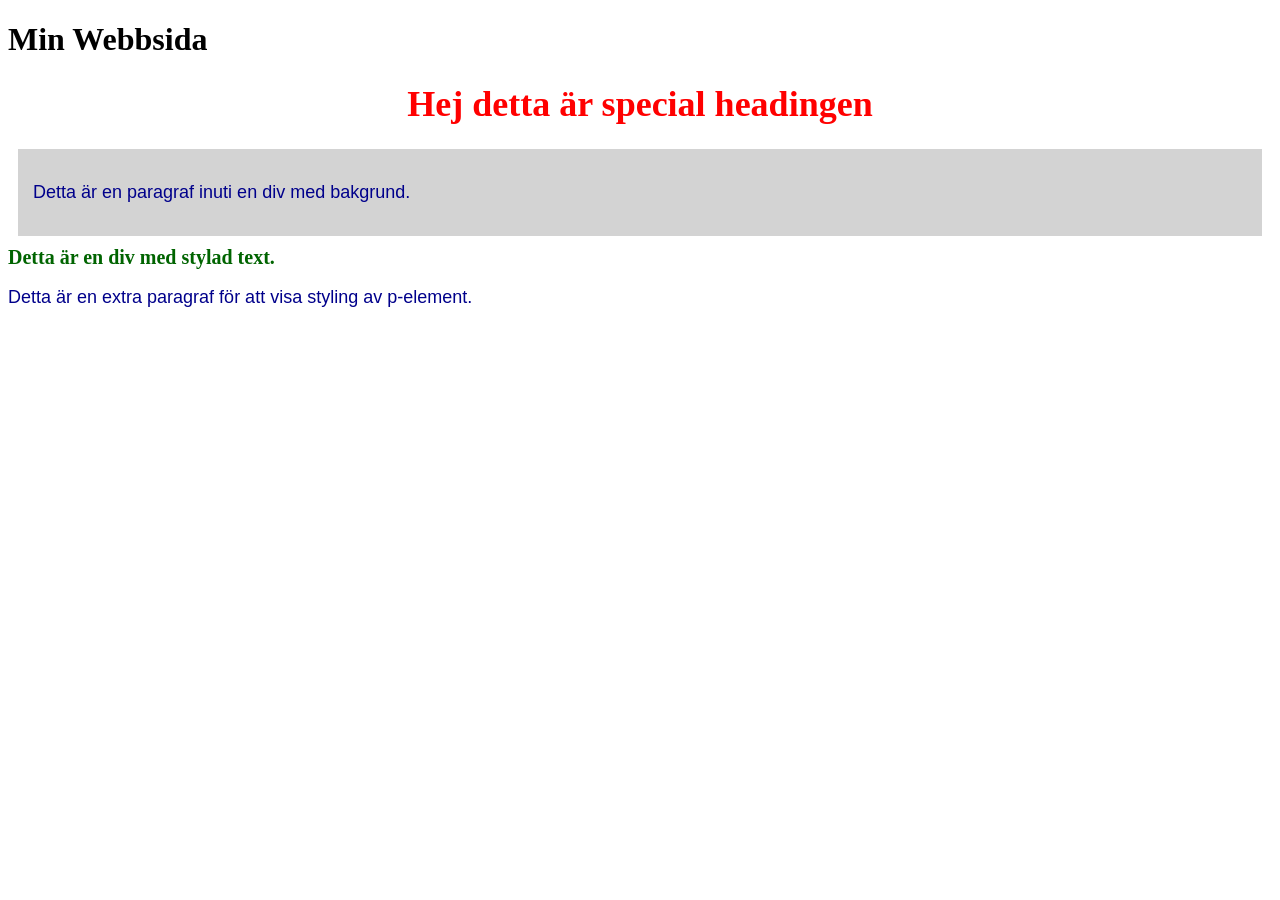
==== index.html @ 7883367e "uppg2" ====
<!DOCTYPE html>
<html lang="sv">
<head>
    <meta charset="UTF-8">
    <title>Selectors Uppgift</title>
    <link rel="stylesheet" href="style.css">
</head>
<body>

    <!-- Vanlig h1 -->
    <h1>Min Webbsida</h1>

    <!-- h1 med klass -->
    <h1 class="special-heading">Hej detta är special headingen</h1>

    <!-- div med bakgrund -->
    <div class="box">
        <p>Detta är en paragraf inuti en div med bakgrund.</p>
    </div>

    <!-- div med textklass -->
    <div class="text-style">
        Detta är en div med stylad text.
    </div>

    <!-- extra paragraf -->
    <p>Detta är en extra paragraf för att visa styling av p-element.</p>

</body>
</html>
---- style.css ----
/* 1. Styla alla <p> */
p {
    color: darkblue;
    font-size: 18px;
    font-family: Arial, sans-serif;
}

/* 2. Klass för bakgrund */
.box {
    background-color: lightgray;
    padding: 15px;
    margin: 10px;
}

/* 2. Klass för text */
.text-style {
    color: darkgreen;
    font-weight: bold;
    font-size: 20px;
}

/* 3. Speciell h1 */
.special-heading {
    color: red;
    text-align: center;
    font-size: 36px;
}
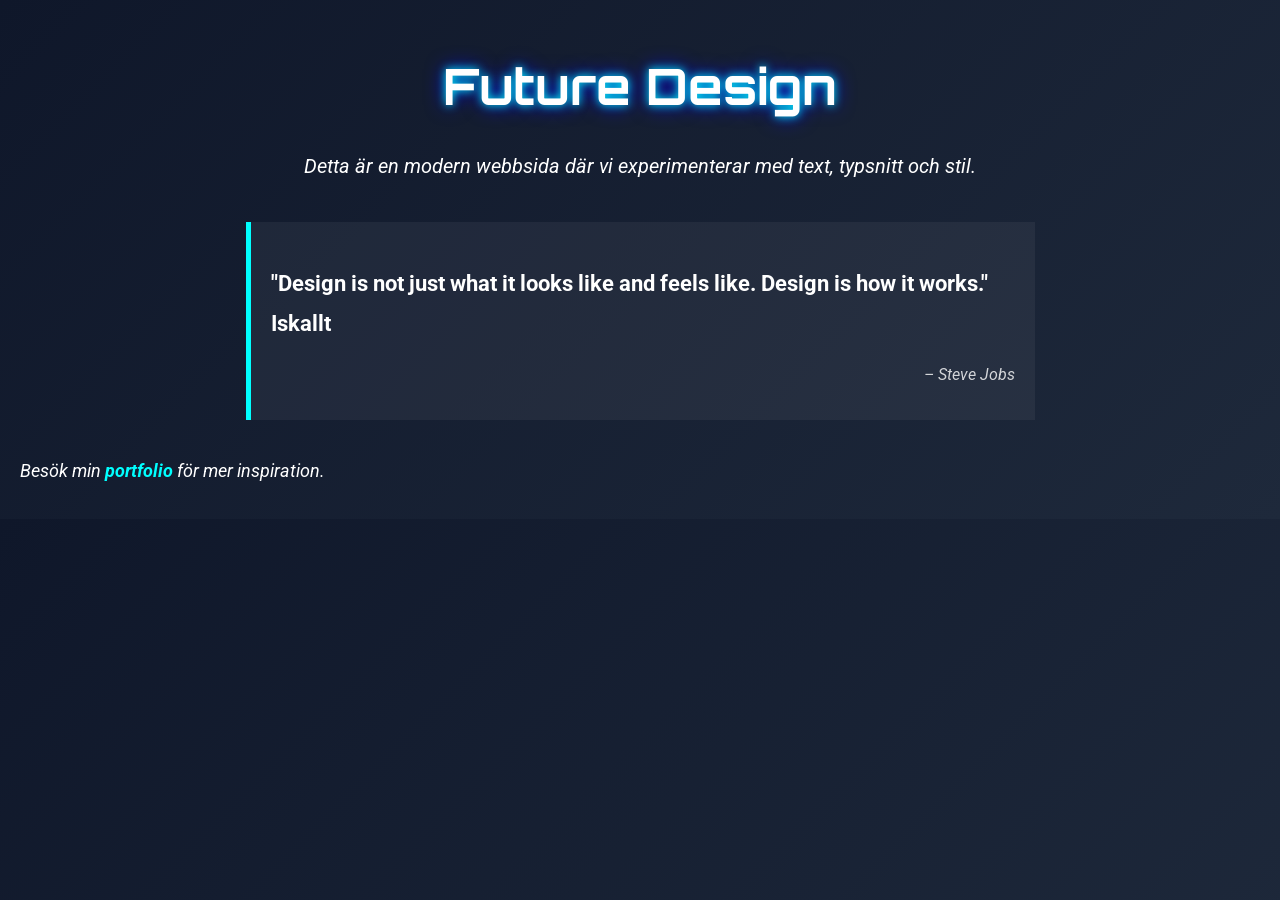
==== commit f2b6ea75: "uppg3" ====
--- a/index.html
+++ b/index.html
@@ -2,29 +2,30 @@
 <html lang="sv">
 <head>
     <meta charset="UTF-8">
-    <title>Selectors Uppgift</title>
+    <title>Text & Font Uppgift</title>
     <link rel="stylesheet" href="style.css">
+
+    <!-- Google Font -->
+    <link href="https://fonts.googleapis.com/css2?family=Orbitron:wght@400;700&family=Roboto&display=swap" rel="stylesheet">
 </head>
 <body>
 
-    <!-- Vanlig h1 -->
-    <h1>Min Webbsida</h1>
+    <h1 class="main-title">Future Design</h1>
 
-    <!-- h1 med klass -->
-    <h1 class="special-heading">Hej detta är special headingen</h1>
+    <p class="intro">
+        Detta är en modern webbsida där vi experimenterar med text, typsnitt och stil.
+    </p>
 
-    <!-- div med bakgrund -->
-    <div class="box">
-        <p>Detta är en paragraf inuti en div med bakgrund.</p>
+    <div class="quote-box">
+        <p class="quote">
+            "Design is not just what it looks like and feels like. Design is how it works." Iskallt
+        </p>
+        <p class="author">– Steve Jobs</p>
     </div>
 
-    <!-- div med textklass -->
-    <div class="text-style">
-        Detta är en div med stylad text.
-    </div>
-
-    <!-- extra paragraf -->
-    <p>Detta är en extra paragraf för att visa styling av p-element.</p>
+    <p class="link-text">
+        Besök min <a href="#">portfolio</a> för mer inspiration.
+    </p>
 
 </body>
 </html>
--- a/style.css
+++ b/style.css
@@ -1,27 +1,66 @@
-/* 1. Styla alla <p> */
-p {
-    color: darkblue;
-    font-size: 18px;
-    font-family: Arial, sans-serif;
+/* Bakgrund */
+body {
+    background: linear-gradient(135deg, #0f172a, #1e293b);
+    color: white;
+    margin: 0;
+    padding: 20px;
+    font-family: 'Roboto', sans-serif;
 }
 
-/* 2. Klass för bakgrund */
-.box {
-    background-color: lightgray;
-    padding: 15px;
-    margin: 10px;
+/* Stor futuristisk titel */
+.main-title {
+    font-family: 'Orbitron', sans-serif;
+    font-size: 50px;
+    font-weight: 700;
+    text-align: center;
+    text-shadow: 0 0 10px cyan, 0 0 20px blue;
 }
 
-/* 2. Klass för text */
-.text-style {
-    color: darkgreen;
-    font-weight: bold;
+/* Intro text */
+.intro {
     font-size: 20px;
+    line-height: 1.6;
+    text-align: center;
+    font-style: italic;
 }
 
-/* 3. Speciell h1 */
-.special-heading {
-    color: red;
-    text-align: center;
-    font-size: 36px;
+/* Quote box */
+.quote-box {
+    margin: 40px auto;
+    padding: 20px;
+    width: 60%;
+    background-color: rgba(255, 255, 255, 0.05);
+    border-left: 5px solid cyan;
+}
+
+/* Själva citatet */
+.quote {
+    font-size: 22px;
+    font-weight: bold;
+    line-height: 1.8;
+}
+
+/* Författare */
+.author {
+    text-align: right;
+    font-size: 16px;
+    font-style: italic;
+    opacity: 0.8;
+}
+
+/* Länk */
+.link-text a {
+    color: cyan;
+    text-decoration: none;
+    font-weight: bold;
+}
+
+/* Hover effekt */
+.link-text a:hover {
+    text-decoration: underline;
+}
+
+/* Extra: användning av font shorthand */
+.link-text {
+    font: italic 18px 'Roboto', sans-serif;
 }
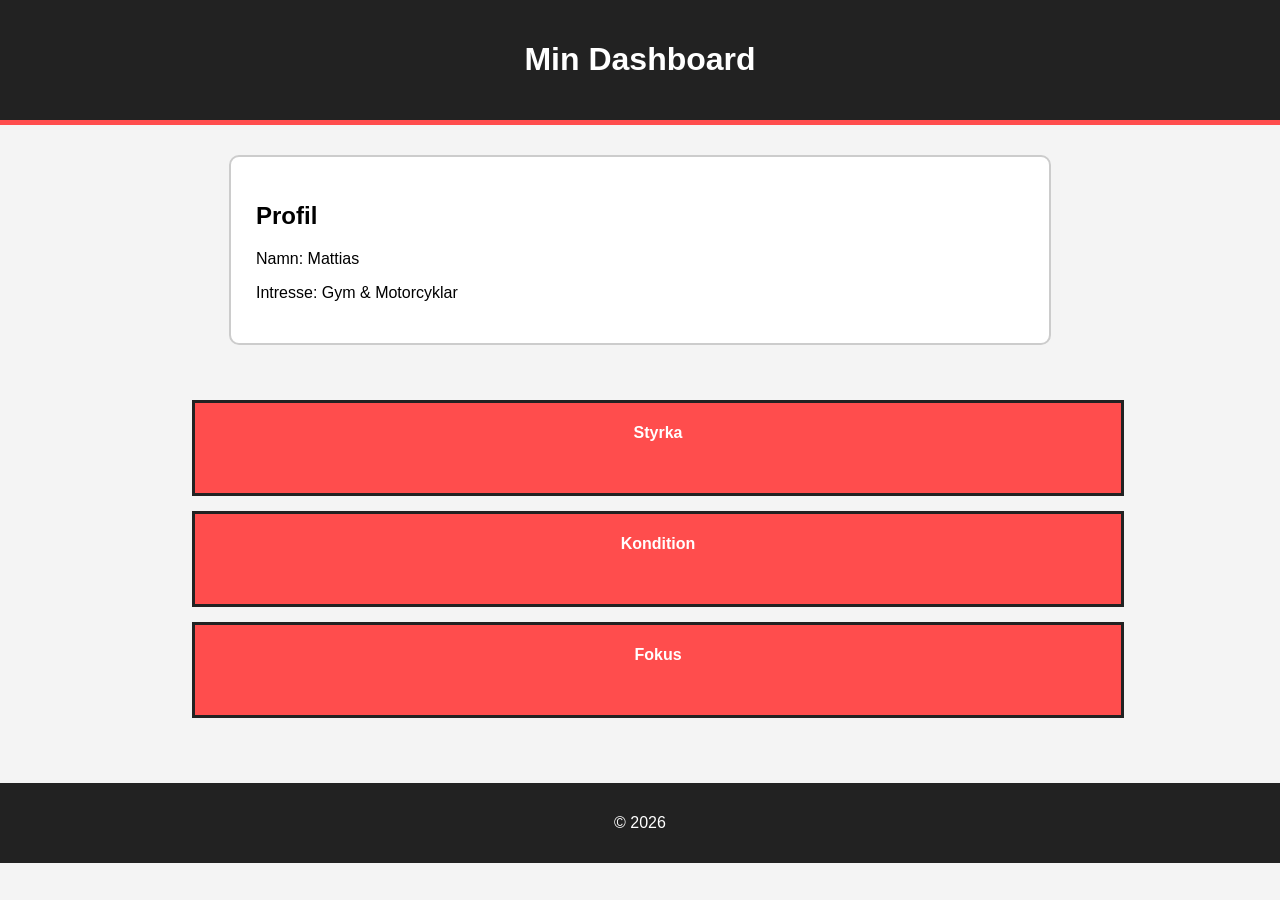
==== commit d3a32b09: "uppg4" ====
--- a/index.html
+++ b/index.html
@@ -2,30 +2,30 @@
 <html lang="sv">
 <head>
     <meta charset="UTF-8">
-    <title>Text & Font Uppgift</title>
+    <title>Box Model Uppgift</title>
     <link rel="stylesheet" href="style.css">
-
-    <!-- Google Font -->
-    <link href="https://fonts.googleapis.com/css2?family=Orbitron:wght@400;700&family=Roboto&display=swap" rel="stylesheet">
 </head>
 <body>
 
-    <h1 class="main-title">Future Design</h1>
+    <header class="header">
+        <h1>Min Dashboard</h1>
+    </header>
 
-    <p class="intro">
-        Detta är en modern webbsida där vi experimenterar med text, typsnitt och stil.
-    </p>
+    <section class="profile">
+        <h2>Profil</h2>
+        <p>Namn: Mattias</p>
+        <p>Intresse: Gym & Motorcyklar</p>
+    </section>
 
-    <div class="quote-box">
-        <p class="quote">
-            "Design is not just what it looks like and feels like. Design is how it works." Iskallt
-        </p>
-        <p class="author">– Steve Jobs</p>
-    </div>
+    <section class="stats">
+        <div class="stat-box">Styrka</div>
+        <div class="stat-box">Kondition</div>
+        <div class="stat-box">Fokus</div>
+    </section>
 
-    <p class="link-text">
-        Besök min <a href="#">portfolio</a> för mer inspiration.
-    </p>
+    <footer class="footer">
+        <p>© 2026</p>
+    </footer>
 
 </body>
 </html>
--- a/style.css
+++ b/style.css
@@ -1,66 +1,68 @@
-/* Bakgrund */
+/* Reset lite */
 body {
-    background: linear-gradient(135deg, #0f172a, #1e293b);
-    color: white;
     margin: 0;
-    padding: 20px;
-    font-family: 'Roboto', sans-serif;
+    font-family: sans-serif;
+    background-color: #f4f4f4;
 }
 
-/* Stor futuristisk titel */
-.main-title {
-    font-family: 'Orbitron', sans-serif;
-    font-size: 50px;
-    font-weight: 700;
+/* HEADER */
+.header {
+    background-color: #222;
+
+    /* BOX MODEL */
+    padding: 20px;            /* space inside */
+    border-bottom: 5px solid #ff4d4d;  /* border */
+
     text-align: center;
-    text-shadow: 0 0 10px cyan, 0 0 20px blue;
+    color: white;
 }
 
-/* Intro text */
-.intro {
-    font-size: 20px;
-    line-height: 1.6;
-    text-align: center;
-    font-style: italic;
+/* PROFILE SECTION */
+.profile {
+    background-color: white;
+
+    width: 60%;              /* width */
+    margin: 30px auto;       /* center + space outside */
+    padding: 25px;           /* space inside */
+
+    border: 2px solid #ccc;
+    border-radius: 10px;
 }
 
-/* Quote box */
-.quote-box {
-    margin: 40px auto;
-    padding: 20px;
-    width: 60%;
-    background-color: rgba(255, 255, 255, 0.05);
-    border-left: 5px solid cyan;
+/* STATS CONTAINER */
+.stats {
+    width: 70%;
+    margin: 20px auto;
+
+    /* spacing mellan boxar */
+    padding: 10px;
 }
 
-/* Själva citatet */
-.quote {
-    font-size: 22px;
-    font-weight: bold;
-    line-height: 1.8;
-}
+/* INDIVIDUAL BOXES */
+.stat-box {
+    background-color: #ff4d4d;
+    color: white;
 
-/* Författare */
-.author {
-    text-align: right;
-    font-size: 16px;
-    font-style: italic;
-    opacity: 0.8;
-}
+    width: 100%;            /* full width */
+    height: 60px;           /* fixed height */
 
-/* Länk */
-.link-text a {
-    color: cyan;
-    text-decoration: none;
+    margin: 15px 0;         /* space between boxes */
+    padding: 15px;          /* inner space */
+
+    border: 3px solid #222;
+
+    text-align: center;
+    line-height: 30px;
     font-weight: bold;
 }
 
-/* Hover effekt */
-.link-text a:hover {
-    text-decoration: underline;
-}
+/* FOOTER */
+.footer {
+    background-color: #222;
+    color: white;
 
-/* Extra: användning av font shorthand */
-.link-text {
-    font: italic 18px 'Roboto', sans-serif;
+    margin-top: 40px;
+    padding: 15px;
+
+    text-align: center;
 }
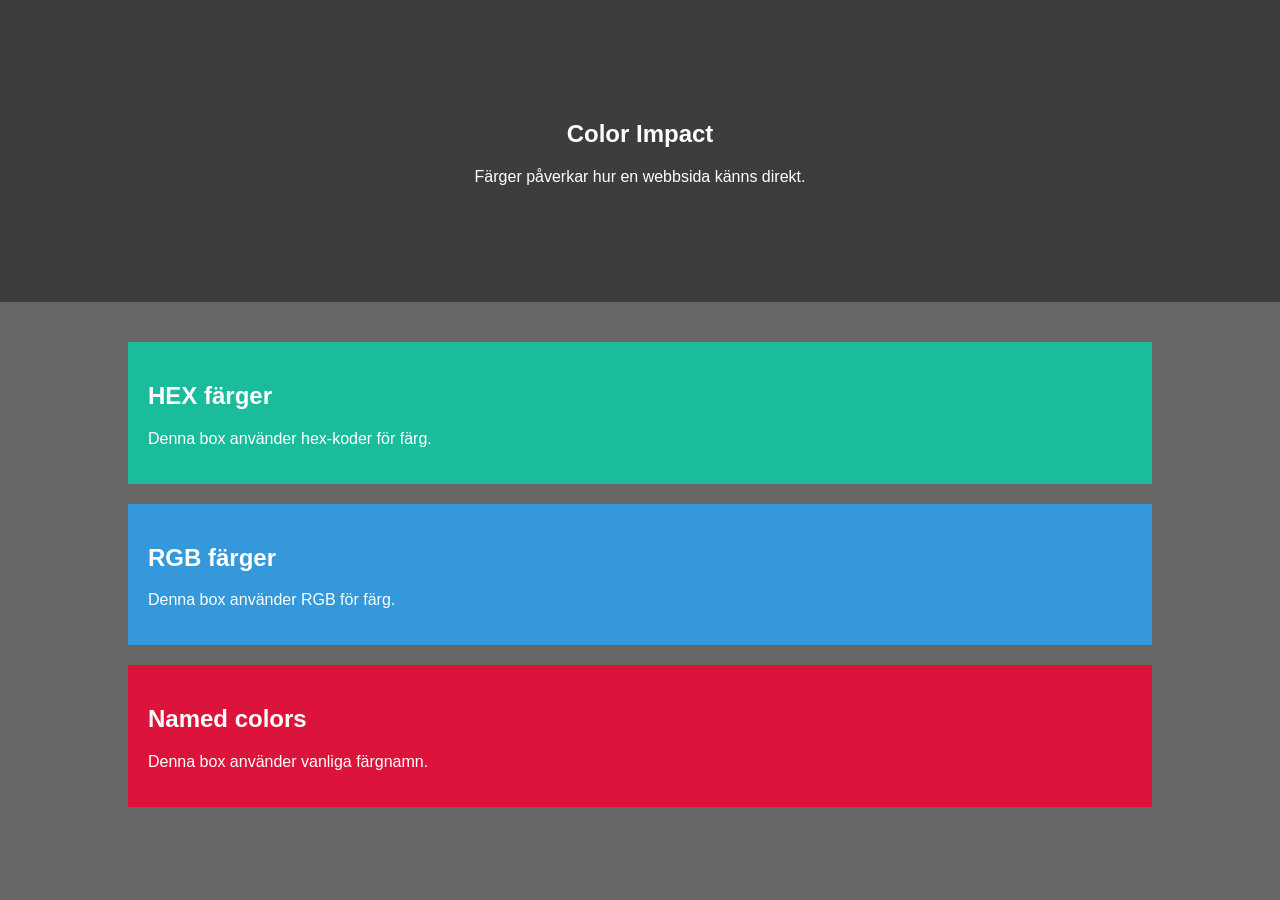
==== commit 558ca8bf: "uppg5" ====
--- a/index.html
+++ b/index.html
@@ -2,30 +2,32 @@
 <html lang="sv">
 <head>
     <meta charset="UTF-8">
-    <title>Box Model Uppgift</title>
+    <title>Färger & Bakgrund</title>
     <link rel="stylesheet" href="style.css">
 </head>
 <body>
 
-    <header class="header">
-        <h1>Min Dashboard</h1>
-    </header>
-
-    <section class="profile">
-        <h2>Profil</h2>
-        <p>Namn: Mattias</p>
-        <p>Intresse: Gym & Motorcyklar</p>
+    <section class="hero">
+        <h1>Color Impact</h1>
+        <p>Färger påverkar hur en webbsida känns direkt.</p>
     </section>
 
-    <section class="stats">
-        <div class="stat-box">Styrka</div>
-        <div class="stat-box">Kondition</div>
-        <div class="stat-box">Fokus</div>
+    <section class="content">
+        <div class="card1">
+            <h2>HEX färger</h2>
+            <p>Denna box använder hex-koder för färg.</p>
+        </div>
+
+        <div class="card2">
+            <h2>RGB färger</h2>
+            <p>Denna box använder RGB för färg.</p>
+        </div>
+
+        <div class="card3">
+            <h2>Named colors</h2>
+            <p>Denna box använder vanliga färgnamn.</p>
+        </div>
     </section>
-
-    <footer class="footer">
-        <p>© 2026</p>
-    </footer>
 
 </body>
 </html>
--- a/style.css
+++ b/style.css
@@ -1,68 +1,52 @@
-/* Reset lite */
+/* HELSIDESBAKGRUND med gradient + image */
 body {
     margin: 0;
-    font-family: sans-serif;
-    background-color: #f4f4f4;
+    font-family: Arial, sans-serif;
+
+    background-image: linear-gradient(rgba(0,0,0,0.6), rgba(0,0,0,0.6)),
+                      url("https://images.unsplash.com/photo-1500530855697-b586d89ba3ee");
+    background-size: cover;
+    background-position: center;
+
+    color: white; /* textfärg */
 }
 
-/* HEADER */
-.header {
-    background-color: #222;
+/* HERO SECTION */
+.hero {
+    text-align: center;
+    padding: 100px 20px;
 
-    /* BOX MODEL */
-    padding: 20px;            /* space inside */
-    border-bottom: 5px solid #ff4d4d;  /* border */
-
-    text-align: center;
-    color: white;
+    background-color: rgba(0, 0, 0, 0.4); /* overlay */
 }
 
-/* PROFILE SECTION */
-.profile {
-    background-color: white;
-
-    width: 60%;              /* width */
-    margin: 30px auto;       /* center + space outside */
-    padding: 25px;           /* space inside */
-
-    border: 2px solid #ccc;
-    border-radius: 10px;
+/* CONTENT LAYOUT */
+.content {
+    width: 80%;
+    margin: 40px auto;
 }
 
-/* STATS CONTAINER */
-.stats {
-    width: 70%;
-    margin: 20px auto;
+/* HEX COLORS */
+.card1 {
+    background-color: #1abc9c; /* HEX */
+    color: #ffffff;
 
-    /* spacing mellan boxar */
-    padding: 10px;
+    padding: 20px;
+    margin-bottom: 20px;
 }
 
-/* INDIVIDUAL BOXES */
-.stat-box {
-    background-color: #ff4d4d;
+/* RGB COLORS */
+.card2 {
+    background-color: rgb(52, 152, 219); /* RGB */
+    color: rgb(255, 255, 255);
+
+    padding: 20px;
+    margin-bottom: 20px;
+}
+
+/* NAMED COLORS */
+.card3 {
+    background-color: crimson; /* named color */
     color: white;
 
-    width: 100%;            /* full width */
-    height: 60px;           /* fixed height */
-
-    margin: 15px 0;         /* space between boxes */
-    padding: 15px;          /* inner space */
-
-    border: 3px solid #222;
-
-    text-align: center;
-    line-height: 30px;
-    font-weight: bold;
-}
-
-/* FOOTER */
-.footer {
-    background-color: #222;
-    color: white;
-
-    margin-top: 40px;
-    padding: 15px;
-
-    text-align: center;
+    padding: 20px;
 }
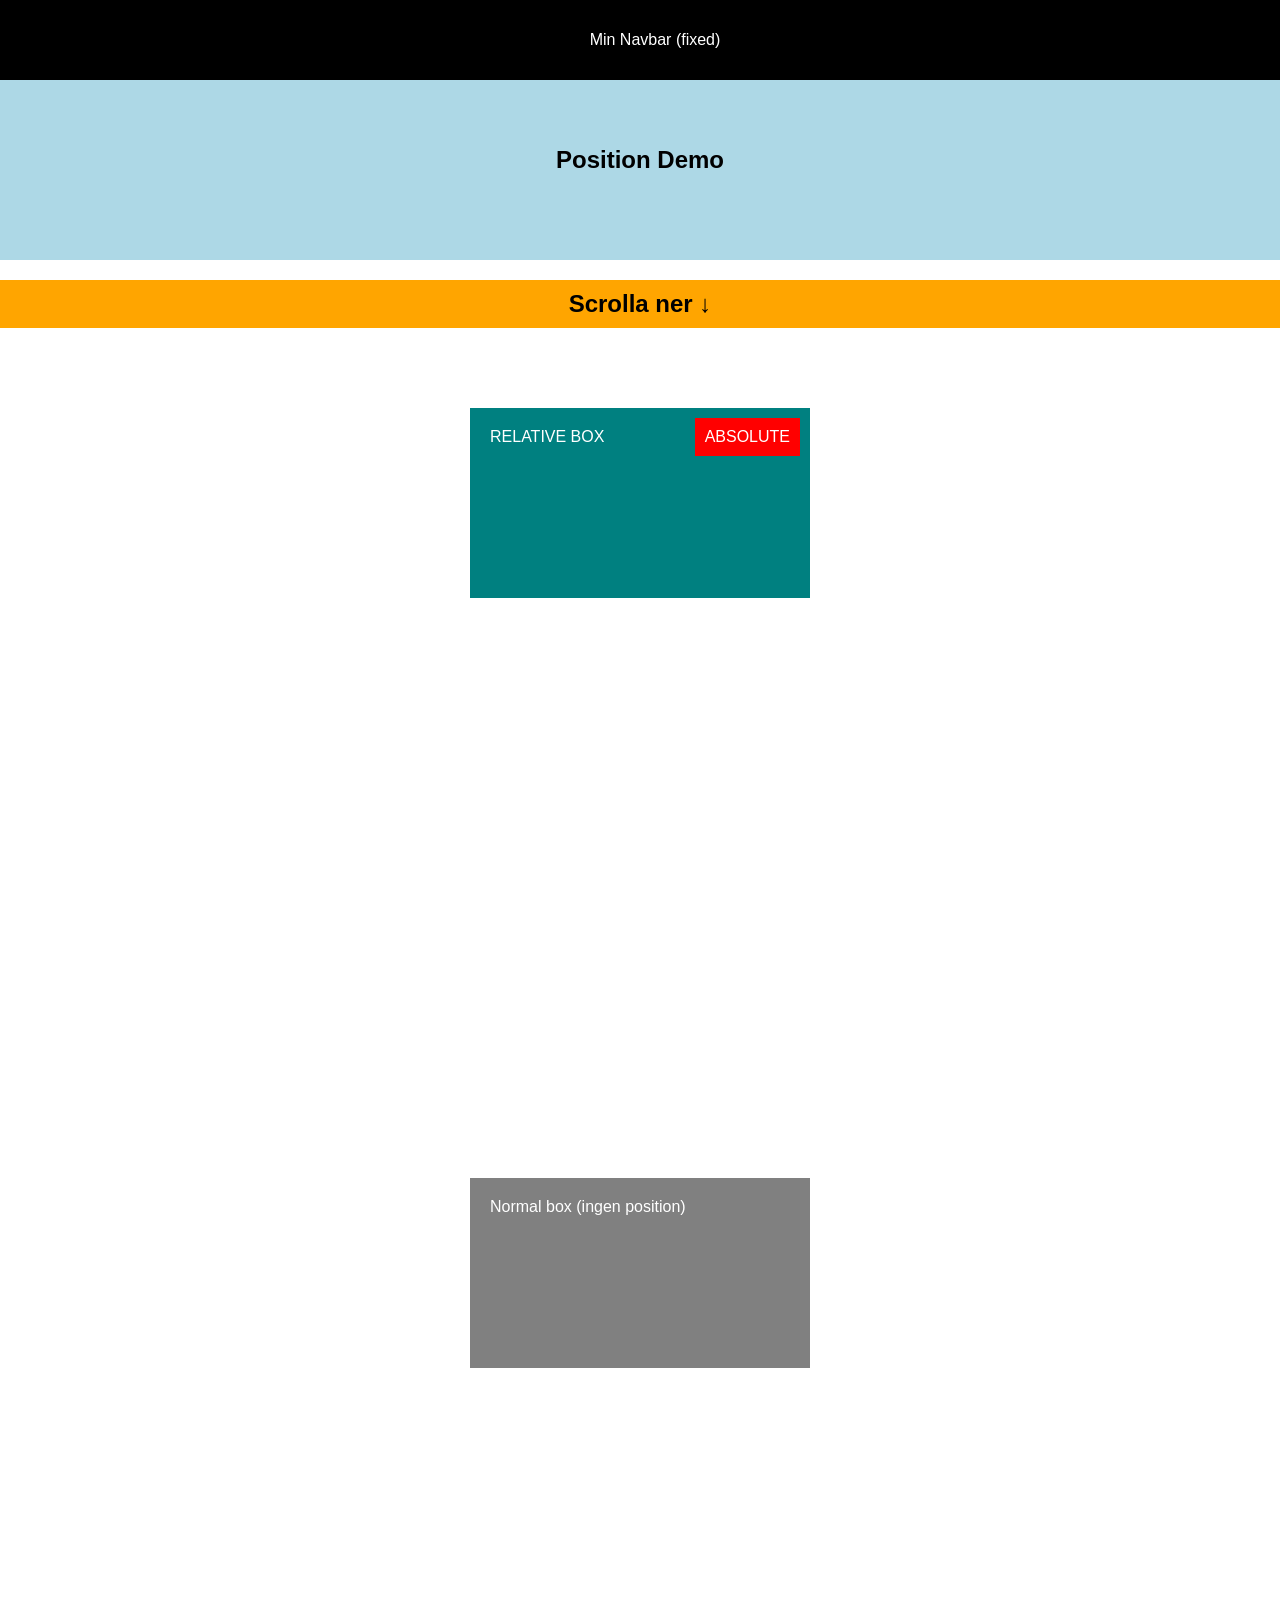
==== commit ab5d8990: "uppg6" ====
--- a/index.html
+++ b/index.html
@@ -2,31 +2,43 @@
 <html lang="sv">
 <head>
     <meta charset="UTF-8">
-    <title>Färger & Bakgrund</title>
+    <title>Position Uppgift</title>
     <link rel="stylesheet" href="style.css">
 </head>
 <body>
 
+    <!-- FIXED NAVBAR -->
+    <nav class="navbar">
+        <p>Min Navbar (fixed)</p>
+    </nav>
+
+    <!-- HERO -->
     <section class="hero">
-        <h1>Color Impact</h1>
-        <p>Färger påverkar hur en webbsida känns direkt.</p>
+        <h1>Position Demo</h1>
     </section>
 
+    <!-- STICKY TITLE -->
+    <h2 class="sticky-title">Scrolla ner ↓</h2>
+
+    <!-- CONTENT -->
     <section class="content">
-        <div class="card1">
-            <h2>HEX färger</h2>
-            <p>Denna box använder hex-koder för färg.</p>
+
+        <div class="box relative-box">
+            RELATIVE BOX
+
+            <div class="absolute-box">
+                ABSOLUTE
+            </div>
         </div>
 
-        <div class="card2">
-            <h2>RGB färger</h2>
-            <p>Denna box använder RGB för färg.</p>
+        <div class="spacer"></div>
+
+        <div class="box normal-box">
+            Normal box (ingen position)
         </div>
 
-        <div class="card3">
-            <h2>Named colors</h2>
-            <p>Denna box använder vanliga färgnamn.</p>
-        </div>
+        <div class="spacer"></div>
+
     </section>
 
 </body>
--- a/style.css
+++ b/style.css
@@ -1,52 +1,80 @@
-/* HELSIDESBAKGRUND med gradient + image */
+/* RESET */
 body {
     margin: 0;
     font-family: Arial, sans-serif;
-
-    background-image: linear-gradient(rgba(0,0,0,0.6), rgba(0,0,0,0.6)),
-                      url("https://images.unsplash.com/photo-1500530855697-b586d89ba3ee");
-    background-size: cover;
-    background-position: center;
-
-    color: white; /* textfärg */
 }
 
-/* HERO SECTION */
-.hero {
+/* FIXED NAVBAR */
+.navbar {
+    position: fixed;   /* <-- fixed */
+    top: 0;
+    width: 100%;
+
+    background-color: black;
+    color: white;
     text-align: center;
-    padding: 100px 20px;
 
-    background-color: rgba(0, 0, 0, 0.4); /* overlay */
+    padding: 15px;
 }
 
-/* CONTENT LAYOUT */
-.content {
-    width: 80%;
-    margin: 40px auto;
+/* HERO */
+.hero {
+    height: 200px;
+    background-color: lightblue;
+
+    display: flex;
+    justify-content: center;
+    align-items: center;
+
+    margin-top: 60px; /* för navbar */
 }
 
-/* HEX COLORS */
-.card1 {
-    background-color: #1abc9c; /* HEX */
-    color: #ffffff;
+/* STICKY */
+.sticky-title {
+    position: sticky;  /* <-- sticky */
+    top: 0;
 
-    padding: 20px;
-    margin-bottom: 20px;
+    background-color: orange;
+    padding: 10px;
+    text-align: center;
 }
 
-/* RGB COLORS */
-.card2 {
-    background-color: rgb(52, 152, 219); /* RGB */
-    color: rgb(255, 255, 255);
-
+/* CONTENT */
+.content {
     padding: 20px;
-    margin-bottom: 20px;
 }
 
-/* NAMED COLORS */
-.card3 {
-    background-color: crimson; /* named color */
+/* BOXES */
+.box {
+    width: 300px;
+    height: 150px;
+    margin: 40px auto;
+    padding: 20px;
     color: white;
+}
 
-    padding: 20px;
+/* RELATIVE BOX */
+.relative-box {
+    background-color: teal;
+    position: relative;  /* <-- relative */
+}
+
+/* ABSOLUTE BOX */
+.absolute-box {
+    position: absolute;  /* <-- absolute */
+    top: 10px;
+    right: 10px;
+
+    background-color: red;
+    padding: 10px;
+}
+
+/* NORMAL BOX */
+.normal-box {
+    background-color: gray;
+}
+
+/* SPACING */
+.spacer {
+    height: 500px;
 }
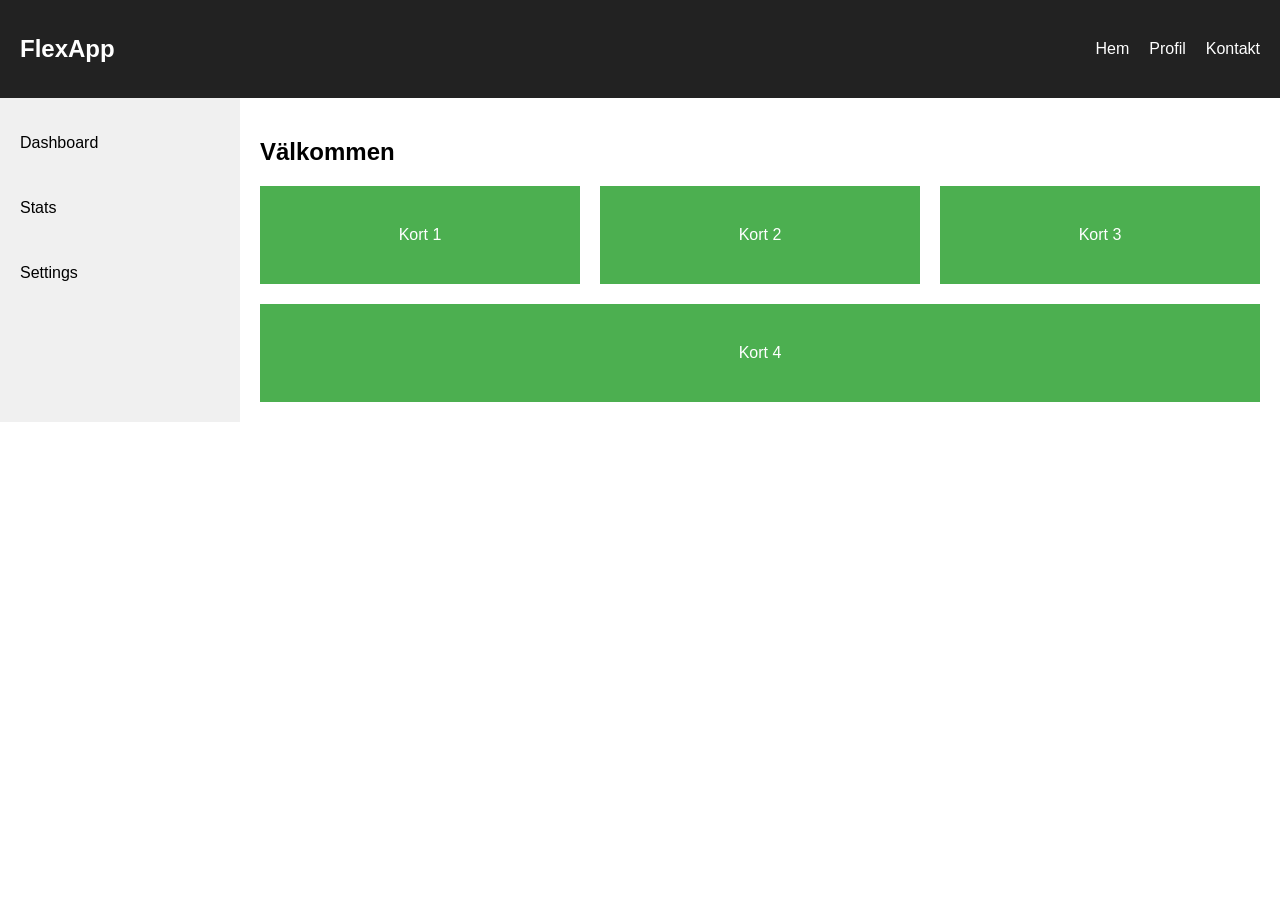
==== commit bbc32fbf: "Uppg7" ====
--- a/index.html
+++ b/index.html
@@ -2,44 +2,44 @@
 <html lang="sv">
 <head>
     <meta charset="UTF-8">
-    <title>Position Uppgift</title>
+    <title>Flexbox Uppgift</title>
     <link rel="stylesheet" href="style.css">
 </head>
 <body>
 
-    <!-- FIXED NAVBAR -->
+    <!-- NAVBAR -->
     <nav class="navbar">
-        <p>Min Navbar (fixed)</p>
+        <h1>FlexApp</h1>
+        <div class="nav-links">
+            <a href="#">Hem</a>
+            <a href="#">Profil</a>
+            <a href="#">Kontakt</a>
+        </div>
     </nav>
 
-    <!-- HERO -->
-    <section class="hero">
-        <h1>Position Demo</h1>
-    </section>
+    <!-- MAIN LAYOUT -->
+    <div class="layout">
 
-    <!-- STICKY TITLE -->
-    <h2 class="sticky-title">Scrolla ner ↓</h2>
+        <!-- SIDEBAR -->
+        <aside class="sidebar">
+            <p>Dashboard</p>
+            <p>Stats</p>
+            <p>Settings</p>
+        </aside>
 
-    <!-- CONTENT -->
-    <section class="content">
+        <!-- CONTENT -->
+        <main class="main-content">
+            <h2>Välkommen</h2>
 
-        <div class="box relative-box">
-            RELATIVE BOX
+            <div class="card-container">
+                <div class="card">Kort 1</div>
+                <div class="card">Kort 2</div>
+                <div class="card">Kort 3</div>
+                <div class="card">Kort 4</div>
+            </div>
+        </main>
 
-            <div class="absolute-box">
-                ABSOLUTE
-            </div>
-        </div>
-
-        <div class="spacer"></div>
-
-        <div class="box normal-box">
-            Normal box (ingen position)
-        </div>
-
-        <div class="spacer"></div>
-
-    </section>
+    </div>
 
 </body>
 </html>
--- a/style.css
+++ b/style.css
@@ -1,80 +1,69 @@
-/* RESET */
+/* BAS */
 body {
     margin: 0;
     font-family: Arial, sans-serif;
 }
 
-/* FIXED NAVBAR */
+/* NAVBAR */
 .navbar {
-    position: fixed;   /* <-- fixed */
-    top: 0;
-    width: 100%;
+    display: flex;                 /* FLEX */
+    justify-content: space-between;/* sprid ut */
+    align-items: center;           /* centrera vertikalt */
 
-    background-color: black;
+    background-color: #222;
     color: white;
-    text-align: center;
-
-    padding: 15px;
+    padding: 15px 20px;
 }
 
-/* HERO */
-.hero {
-    height: 200px;
-    background-color: lightblue;
-
-    display: flex;
-    justify-content: center;
-    align-items: center;
-
-    margin-top: 60px; /* för navbar */
+/* NAV LINKS */
+.nav-links {
+    display: flex;   /* FLEX */
+    gap: 20px;       /* mellanrum */
 }
 
-/* STICKY */
-.sticky-title {
-    position: sticky;  /* <-- sticky */
-    top: 0;
-
-    background-color: orange;
-    padding: 10px;
-    text-align: center;
+.nav-links a {
+    color: white;
+    text-decoration: none;
 }
 
-/* CONTENT */
-.content {
+/* LAYOUT */
+.layout {
+    display: flex;   /* FLEX layout */
+}
+
+/* SIDEBAR */
+.sidebar {
+    width: 200px;
+    background-color: #f0f0f0;
+
+    display: flex;          /* FLEX */
+    flex-direction: column; /* kolumn */
+    gap: 15px;
+
     padding: 20px;
 }
 
-/* BOXES */
-.box {
-    width: 300px;
-    height: 150px;
-    margin: 40px auto;
+/* MAIN */
+.main-content {
+    flex: 1; /* tar resten av platsen */
     padding: 20px;
-    color: white;
 }
 
-/* RELATIVE BOX */
-.relative-box {
-    background-color: teal;
-    position: relative;  /* <-- relative */
+/* CARD CONTAINER */
+.card-container {
+    display: flex;              /* FLEX */
+    flex-wrap: wrap;            /* radbryt */
+    gap: 20px;
+
+    margin-top: 20px;
 }
 
-/* ABSOLUTE BOX */
-.absolute-box {
-    position: absolute;  /* <-- absolute */
-    top: 10px;
-    right: 10px;
+/* CARDS */
+.card {
+    flex: 1 1 200px; /* flexibel storlek */
+    background-color: #4CAF50;
+    color: white;
 
-    background-color: red;
-    padding: 10px;
-}
-
-/* NORMAL BOX */
-.normal-box {
-    background-color: gray;
-}
-
-/* SPACING */
-.spacer {
-    height: 500px;
+    padding: 40px;
+    text-align: center;
 }
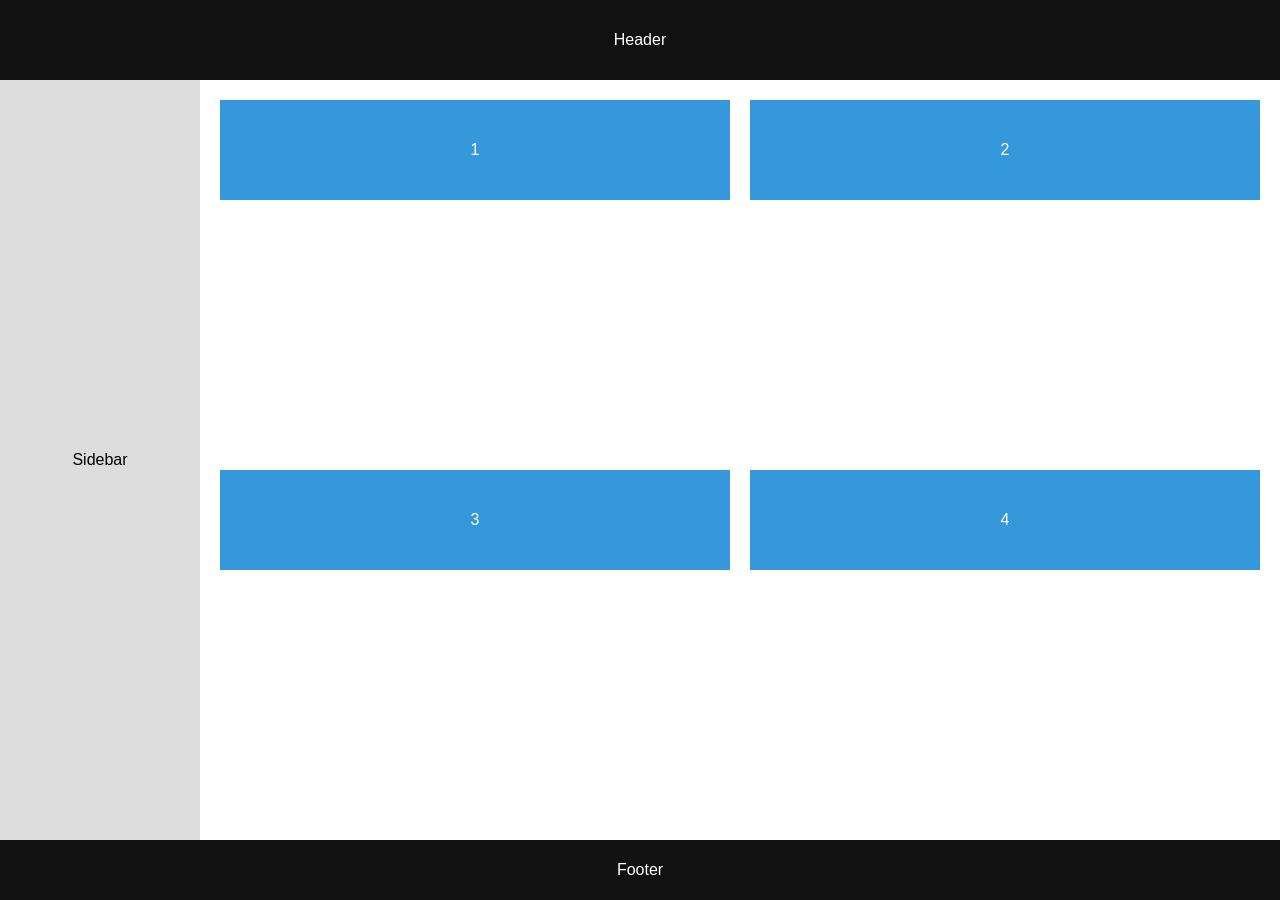
==== commit ff2ec8c0: "uppg8" ====
--- a/index.html
+++ b/index.html
@@ -2,42 +2,25 @@
 <html lang="sv">
 <head>
     <meta charset="UTF-8">
-    <title>Flexbox Uppgift</title>
+    <title>Grid Uppgift</title>
     <link rel="stylesheet" href="style.css">
 </head>
 <body>
 
-    <!-- NAVBAR -->
-    <nav class="navbar">
-        <h1>FlexApp</h1>
-        <div class="nav-links">
-            <a href="#">Hem</a>
-            <a href="#">Profil</a>
-            <a href="#">Kontakt</a>
-        </div>
-    </nav>
+    <div class="grid-container">
 
-    <!-- MAIN LAYOUT -->
-    <div class="layout">
+        <header class="header">Header</header>
 
-        <!-- SIDEBAR -->
-        <aside class="sidebar">
-            <p>Dashboard</p>
-            <p>Stats</p>
-            <p>Settings</p>
-        </aside>
+        <aside class="sidebar">Sidebar</aside>
 
-        <!-- CONTENT -->
-        <main class="main-content">
-            <h2>Välkommen</h2>
+        <main class="main">
+            <div class="card">1</div>
+            <div class="card">2</div>
+            <div class="card">3</div>
+            <div class="card">4</div>
+        </main>
 
-            <div class="card-container">
-                <div class="card">Kort 1</div>
-                <div class="card">Kort 2</div>
-                <div class="card">Kort 3</div>
-                <div class="card">Kort 4</div>
-            </div>
-        </main>
+        <footer class="footer">Footer</footer>
 
     </div>
 
--- a/style.css
+++ b/style.css
@@ -4,66 +4,72 @@
     font-family: Arial, sans-serif;
 }
 
-/* NAVBAR */
-.navbar {
-    display: flex;                 /* FLEX */
-    justify-content: space-between;/* sprid ut */
-    align-items: center;           /* centrera vertikalt */
+/* GRID CONTAINER */
+.grid-container {
+    display: grid;
 
-    background-color: #222;
-    color: white;
-    padding: 15px 20px;
+    /* GRID STRUCTURE */
+    grid-template-columns: 200px 1fr;  /* sidebar + content */
+    grid-template-rows: 80px 1fr 60px; /* header, main, footer */
+
+    /* NAMED AREAS */
+    grid-template-areas:
+        "header header"
+        "sidebar main"
+        "footer footer";
+
+    height: 100vh;
 }
 
-/* NAV LINKS */
-.nav-links {
-    display: flex;   /* FLEX */
-    gap: 20px;       /* mellanrum */
-}
+/* HEADER */
+.header {
+    grid-area: header;
+    background-color: #111;
+    color: white;
 
-.nav-links a {
-    color: white;
-    text-decoration: none;
-}
-
-/* LAYOUT */
-.layout {
-    display: flex;   /* FLEX layout */
+    display: grid;
+    place-items: center;
 }
 
 /* SIDEBAR */
 .sidebar {
-    width: 200px;
-    background-color: #f0f0f0;
+    grid-area: sidebar;
+    background-color: #ddd;
 
-    display: flex;          /* FLEX */
-    flex-direction: column; /* kolumn */
-    gap: 15px;
+    display: grid;
+    place-items: center;
+}
+
+/* MAIN */
+.main {
+    grid-area: main;
+
+    display: grid;
+
+    /* GRID IN GRID */
+    grid-template-columns: repeat(2, 1fr);
+    gap: 20px;
 
     padding: 20px;
 }
 
-/* MAIN */
-.main-content {
-    flex: 1; /* tar resten av platsen */
-    padding: 20px;
+/* CARDS */
+.card {
+    background-color: #3498db;
+    color: white;
+
+    display: grid;
+    place-items: center;
+
+    height: 100px;
 }
 
-/* CARD CONTAINER */
-.card-container {
-    display: flex;              /* FLEX */
-    flex-wrap: wrap;            /* radbryt */
-    gap: 20px;
-
-    margin-top: 20px;
-}
-
-/* CARDS */
-.card {
-    flex: 1 1 200px; /* flexibel storlek */
-    background-color: #4CAF50;
+/* FOOTER */
+.footer {
+    grid-area: footer;
+    background-color: #111;
     color: white;
 
-    padding: 40px;
-    text-align: center;
+    display: grid;
+    place-items: center;
 }
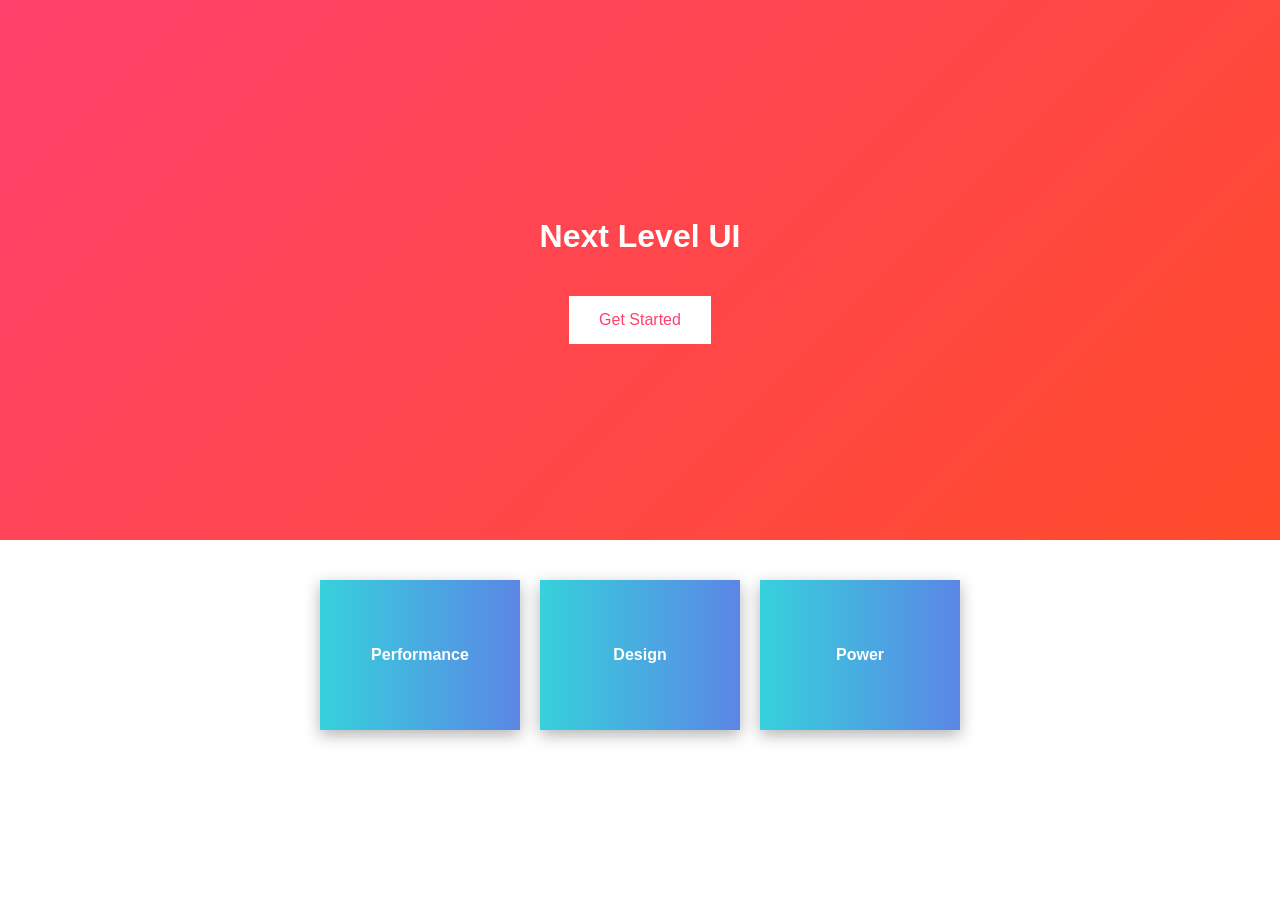
==== commit b4b6a2dd: "uppg9" ====
--- a/index.html
+++ b/index.html
@@ -2,27 +2,21 @@
 <html lang="sv">
 <head>
     <meta charset="UTF-8">
-    <title>Grid Uppgift</title>
+    <title>Advanced CSS</title>
     <link rel="stylesheet" href="style.css">
 </head>
 <body>
 
-    <div class="grid-container">
+    <header class="hero">
+        <h1>Next Level UI</h1>
+        <button class="cta-btn">Get Started</button>
+    </header>
 
-        <header class="header">Header</header>
-
-        <aside class="sidebar">Sidebar</aside>
-
-        <main class="main">
-            <div class="card">1</div>
-            <div class="card">2</div>
-            <div class="card">3</div>
-            <div class="card">4</div>
-        </main>
-
-        <footer class="footer">Footer</footer>
-
-    </div>
+    <section class="cards">
+        <div class="card">Performance</div>
+        <div class="card">Design</div>
+        <div class="card">Power</div>
+    </section>
 
 </body>
 </html>
--- a/style.css
+++ b/style.css
@@ -1,75 +1,95 @@
-/* BAS */
+/* BODY */
 body {
     margin: 0;
     font-family: Arial, sans-serif;
 }
 
-/* GRID CONTAINER */
-.grid-container {
-    display: grid;
+/* HERO MED GRADIENT */
+.hero {
+    height: 60vh;
 
-    /* GRID STRUCTURE */
-    grid-template-columns: 200px 1fr;  /* sidebar + content */
-    grid-template-rows: 80px 1fr 60px; /* header, main, footer */
+    background: linear-gradient(135deg, #ff416c, #ff4b2b); /* gradient */
 
-    /* NAMED AREAS */
-    grid-template-areas:
-        "header header"
-        "sidebar main"
-        "footer footer";
+    display: flex;
+    flex-direction: column;
+    justify-content: center;
+    align-items: center;
 
-    height: 100vh;
+    color: white;
 }
 
-/* HEADER */
-.header {
-    grid-area: header;
-    background-color: #111;
-    color: white;
+/* KNAPP */
+.cta-btn {
+    margin-top: 20px;
+    padding: 15px 30px;
 
-    display: grid;
-    place-items: center;
+    border: none;
+    background-color: white;
+    color: #ff416c;
+
+    font-size: 16px;
+    cursor: pointer;
+
+    /* transition */
+    transition: all 0.3s ease;
 }
 
-/* SIDEBAR */
-.sidebar {
-    grid-area: sidebar;
-    background-color: #ddd;
-
-    display: grid;
-    place-items: center;
+/* HOVER EFFECT */
+.cta-btn:hover {
+    background-color: black;
+    color: white;
+    transform: scale(1.1); /* växer */
 }
 
-/* MAIN */
-.main {
-    grid-area: main;
-
-    display: grid;
-
-    /* GRID IN GRID */
-    grid-template-columns: repeat(2, 1fr);
+/* CARDS SECTION */
+.cards {
+    display: flex;
+    justify-content: center;
     gap: 20px;
 
-    padding: 20px;
+    padding: 40px;
 }
 
 /* CARDS */
 .card {
-    background-color: #3498db;
+    width: 200px;
+    height: 150px;
+
+    background: linear-gradient(to right, #36d1dc, #5b86e5);
     color: white;
 
-    display: grid;
-    place-items: center;
+    display: flex;
+    justify-content: center;
+    align-items: center;
 
-    height: 100px;
+    font-weight: bold;
+
+    /* shadow */
+    box-shadow: 0 5px 15px rgba(0,0,0,0.3);
+
+    /* transition */
+    transition: all 0.3s ease;
 }
 
-/* FOOTER */
-.footer {
-    grid-area: footer;
-    background-color: #111;
-    color: white;
+/* HOVER PÅ CARDS */
+.card:hover {
+    transform: translateY(-10px); /* lyfter */
+    box-shadow: 0 10px 25px rgba(0,0,0,0.5);
+}
 
-    display: grid;
-    place-items: center;
+/* BONUS ANIMATION */
+@keyframes fadeIn {
+    from {
+        opacity: 0;
+        transform: translateY(20px);
+    }
+    to {
+        opacity: 1;
+        transform: translateY(0);
+    }
+}
+
+/* ANVÄND ANIMATION */
+.card {
+    animation: fadeIn 1s ease forwards;
 }
